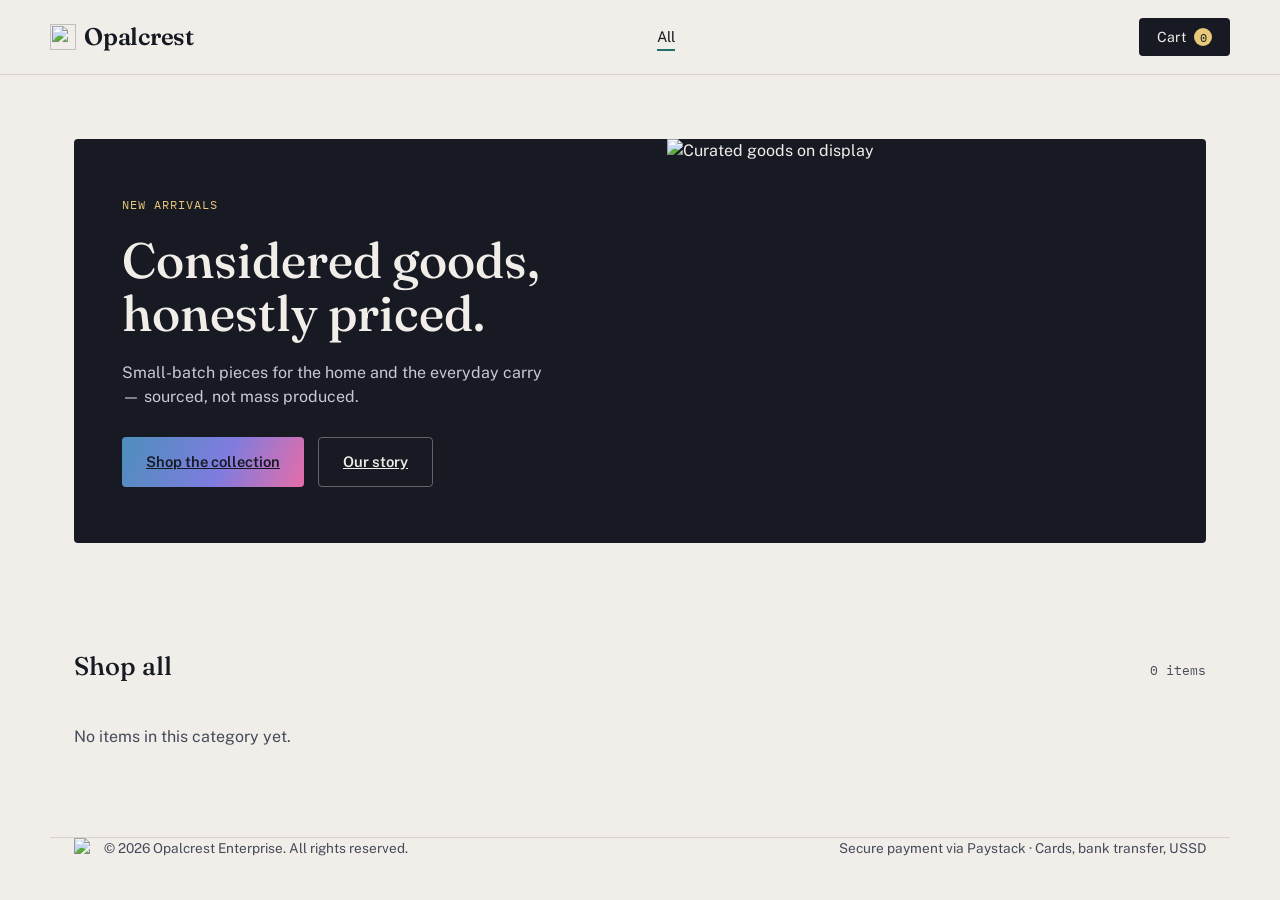
==== index.html @ c7b3f3ff "Add files via upload" ====
<!DOCTYPE html>
<html lang="en">
<head>
<meta charset="UTF-8">
<meta name="viewport" content="width=device-width, initial-scale=1.0">
<title>Opalcrest Enterprise — Considered goods, honestly priced</title>
<meta name="description" content="Opalcrest Enterprise online store — bags, home goods, footwear and apparel.">
<link rel="preconnect" href="https://fonts.googleapis.com">
<link href="https://fonts.googleapis.com/css2?family=Fraunces:opsz,wght@9..144,400;9..144,500;9..144,600&family=Public+Sans:wght@400;500;600;700&family=IBM+Plex+Mono:wght@400;600&display=swap" rel="stylesheet">
<link rel="stylesheet" href="styles.css">
<link rel="icon" type="image/svg+xml" href="assets/logo-icon-color.svg">
</head>
<body>

<header class="site-header">
  <div class="wrap header-inner">
    <a href="#" class="wordmark"><span class="crest-mark"><img src="assets/logo-icon-color.svg" alt=""></span>Opalcrest</a>
    <nav class="categories" id="categoryNav">
      <button class="active" data-category="all">All</button>
    </nav>
    <button class="cart-btn" id="openCart">
      Cart <span class="cart-count" id="cartCount">0</span>
    </button>
  </div>
</header>

<main class="wrap">
  <section class="hero">
    <div class="hero-panel">
      <div class="hero-copy">
        <span class="hero-eyebrow">New arrivals</span>
        <h1>Considered goods, honestly priced.</h1>
        <p>Small-batch pieces for the home and the everyday carry — sourced, not mass produced.</p>
        <div class="hero-cta">
          <a href="#shop" class="btn btn-primary">Shop the collection</a>
          <a href="#" class="btn btn-ghost">Our story</a>
        </div>
      </div>
      <div class="hero-image">
        <img src="https://images.unsplash.com/photo-1441984904996-e0b6ba687e04?w=900&q=80" alt="Curated goods on display">
      </div>
    </div>
  </section>

  <div class="section-heading" id="shop">
    <h2>Shop all</h2>
    <span id="resultCount"></span>
  </div>
  <div class="product-grid" id="productGrid">
    <!-- product cards injected by app.js -->
  </div>
</main>

<footer class="wrap">
  <div class="footer-brand">
    <img src="assets/logo-icon-mono.svg" alt="Opalcrest">
    <span>© <span id="year"></span> Opalcrest Enterprise. All rights reserved.</span>
  </div>
  <div>Secure payment via Paystack · Cards, bank transfer, USSD</div>
</footer>

<!-- Cart -->
<div class="cart-overlay" id="cartOverlay"></div>
<aside class="cart-drawer" id="cartDrawer">
  <div class="cart-header">
    <h2>Your cart</h2>
    <button class="close-btn" id="closeCart">&times;</button>
  </div>
  <div class="cart-items" id="cartItems"></div>
  <div class="cart-footer">
    <div class="cart-total-row"><span>Subtotal</span><span id="cartTotal">₦0</span></div>
    <button class="checkout-btn" id="checkoutBtn" disabled>Checkout</button>
  </div>
</aside>

<!-- Checkout modal -->
<div class="modal-overlay" id="checkoutOverlay">
  <div class="modal">
    <button class="modal-close" id="closeModal">&times;</button>
    <div id="checkoutForm">
      <h2>Delivery details</h2>
      <div class="field">
        <label for="custName">Full name</label>
        <input type="text" id="custName" required>
      </div>
      <div class="form-row">
        <div class="field">
          <label for="custEmail">Email</label>
          <input type="email" id="custEmail" required>
        </div>
        <div class="field">
          <label for="custPhone">Phone</label>
          <input type="tel" id="custPhone" required>
        </div>
      </div>
      <div class="field">
        <label for="custAddress">Delivery address</label>
        <textarea id="custAddress" rows="3" required></textarea>
      </div>
      <button class="pay-btn" id="payBtn">Pay <span id="payAmount">₦0</span></button>
    </div>
    <div id="orderSuccess" class="order-success" style="display:none;">
      <div class="crest-mark-lg"><img src="assets/logo-icon-color.svg" alt=""></div>
      <h2>Order received</h2>
      <p>Thank you — we've got it and will confirm shortly.</p>
      <div class="order-ref" id="orderRef"></div>
      <p style="font-size:0.85rem;">A confirmation has been sent to your email.</p>
      <button class="btn btn-primary" id="continueShopping" style="margin-top:12px;">Continue shopping</button>
    </div>
  </div>
</div>

<div class="toast" id="toast"></div>

<!-- Firebase (order storage) -->
<script src="https://www.gstatic.com/firebasejs/10.12.2/firebase-app-compat.js"></script>
<script src="https://www.gstatic.com/firebasejs/10.12.2/firebase-firestore-compat.js"></script>
<!-- Paystack inline checkout -->
<script src="https://js.paystack.co/v1/inline.js"></script>

<script src="firebase-config.js"></script>
<script src="app.js"></script>
</body>
</html>
---- styles.css ----
/* ============================================
   OPALCREST ENTERPRISE — design tokens
   Palette: pearl ground, ink text, opal-facet
   gradient (teal → mauve → gold) as the one
   signature flourish, used only on edges/corners.
   ============================================ */
:root {
  --ink: #171923;
  --ink-soft: #454A5A;
  --pearl: #F1EEE9;
  --pearl-dim: #E7E2D9;
  --line: #D8D3C8;
  --teal: #1F6F6B;
  --teal-dark: #164F4C;
  --mauve: #C97FA6;
  --gold: #E8C97A;
  --white: #FFFFFF;
  --danger: #B3413A;

  /* Sampled from the Opalcrest icon's spectrum (blue → violet → pink) */
  --facet-gradient: linear-gradient(115deg, #4D8FBB 0%, #7E7CDF 55%, #E76DA8 100%);

  --font-display: "Fraunces", "Iowan Old Style", serif;
  --font-body: "Public Sans", -apple-system, BlinkMacSystemFont, sans-serif;
  --font-mono: "IBM Plex Mono", ui-monospace, monospace;

  --radius: 4px;
  --max-width: 1180px;
}

* { box-sizing: border-box; }
html { scroll-behavior: smooth; }

body {
  margin: 0;
  background: var(--pearl);
  color: var(--ink);
  font-family: var(--font-body);
  line-height: 1.5;
  -webkit-font-smoothing: antialiased;
}

a { color: inherit; }
img { max-width: 100%; display: block; }
button { font-family: inherit; cursor: pointer; }

.wrap {
  max-width: var(--max-width);
  margin: 0 auto;
  padding: 0 24px;
}

/* ---------- Facet signature (the one motif) ---------- */
.facet-corner {
  position: relative;
  clip-path: polygon(0 0, 100% 0, 100% 100%, 22px 100%, 0 calc(100% - 22px));
}
.facet-edge {
  position: relative;
}
.facet-edge::after {
  content: "";
  position: absolute;
  left: 0; right: 0; bottom: 0;
  height: 2px;
  background: var(--facet-gradient);
  transform: scaleX(0);
  transform-origin: left;
  transition: transform 0.35s ease;
}
.facet-edge:hover::after,
.facet-edge:focus-visible::after {
  transform: scaleX(1);
}

/* ---------- Header ---------- */
header.site-header {
  position: sticky;
  top: 0;
  z-index: 40;
  background: rgba(241, 238, 233, 0.92);
  backdrop-filter: blur(8px);
  border-bottom: 1px solid var(--line);
}
.header-inner {
  display: flex;
  align-items: center;
  justify-content: space-between;
  padding: 18px 0;
}
.wordmark {
  font-family: var(--font-display);
  font-weight: 600;
  font-size: 1.5rem;
  letter-spacing: -0.01em;
  text-decoration: none;
  display: flex;
  align-items: center;
  gap: 8px;
}
.wordmark .crest-mark {
  width: 26px;
  height: 26px;
  display: inline-block;
}
.wordmark .crest-mark img {
  width: 100%;
  height: 100%;
  display: block;
}
nav.categories {
  display: flex;
  gap: 28px;
  font-size: 0.92rem;
}
nav.categories button {
  background: none;
  border: none;
  color: var(--ink-soft);
  padding: 4px 0;
  border-bottom: 2px solid transparent;
  font-size: inherit;
}
nav.categories button.active,
nav.categories button:hover {
  color: var(--ink);
  border-bottom-color: var(--teal);
}
.cart-btn {
  position: relative;
  background: var(--ink);
  color: var(--pearl);
  border: none;
  border-radius: var(--radius);
  padding: 10px 18px;
  font-size: 0.88rem;
  display: flex;
  align-items: center;
  gap: 8px;
}
.cart-count {
  background: var(--gold);
  color: var(--ink);
  font-family: var(--font-mono);
  font-size: 0.72rem;
  min-width: 18px;
  height: 18px;
  border-radius: 9px;
  display: inline-flex;
  align-items: center;
  justify-content: center;
  padding: 0 5px;
}

/* ---------- Hero ---------- */
.hero {
  padding: 64px 0 48px;
}
.hero-panel {
  display: grid;
  grid-template-columns: 1.1fr 1fr;
  background: var(--ink);
  color: var(--pearl);
  border-radius: var(--radius);
  overflow: hidden;
  min-height: 380px;
}
.hero-copy {
  padding: 56px 48px;
  display: flex;
  flex-direction: column;
  justify-content: center;
  gap: 20px;
}
.hero-eyebrow {
  font-family: var(--font-mono);
  font-size: 0.78rem;
  letter-spacing: 0.08em;
  text-transform: uppercase;
  color: var(--gold);
}
.hero-copy h1 {
  font-family: var(--font-display);
  font-size: clamp(2.1rem, 4vw, 3.1rem);
  line-height: 1.08;
  margin: 0;
  font-weight: 500;
  max-width: 15ch;
}
.hero-copy p {
  color: #C7C9D4;
  max-width: 42ch;
  margin: 0;
}
.hero-cta {
  display: flex;
  gap: 14px;
  margin-top: 8px;
}
.btn {
  border: none;
  border-radius: var(--radius);
  padding: 13px 24px;
  font-size: 0.92rem;
  font-weight: 600;
  display: inline-flex;
  align-items: center;
  gap: 8px;
}
.btn-primary {
  background: var(--facet-gradient);
  color: var(--ink);
}
.btn-ghost {
  background: transparent;
  color: var(--pearl);
  border: 1px solid rgba(241,238,233,0.35);
}
.hero-image {
  position: relative;
}
.hero-image img {
  width: 100%;
  height: 100%;
  object-fit: cover;
}

/* ---------- Product grid ---------- */
.section-heading {
  display: flex;
  align-items: baseline;
  justify-content: space-between;
  margin: 56px 0 24px;
}
.section-heading h2 {
  font-family: var(--font-display);
  font-size: 1.6rem;
  font-weight: 500;
  margin: 0;
}
.section-heading span {
  font-family: var(--font-mono);
  font-size: 0.8rem;
  color: var(--ink-soft);
}

.product-grid {
  display: grid;
  grid-template-columns: repeat(auto-fill, minmax(240px, 1fr));
  gap: 22px;
  padding-bottom: 72px;
}
.product-card {
  background: var(--white);
  border: 1px solid var(--line);
  overflow: hidden;
  display: flex;
  flex-direction: column;
}
.product-card .thumb {
  aspect-ratio: 4 / 5;
  overflow: hidden;
  background: var(--pearl-dim);
}
.product-card .thumb img {
  width: 100%;
  height: 100%;
  object-fit: cover;
  transition: transform 0.5s ease;
}
.product-card:hover .thumb img { transform: scale(1.04); }
.product-body {
  padding: 16px 16px 18px;
  display: flex;
  flex-direction: column;
  gap: 6px;
  flex: 1;
}
.product-category {
  font-family: var(--font-mono);
  font-size: 0.7rem;
  text-transform: uppercase;
  letter-spacing: 0.06em;
  color: var(--ink-soft);
}
.product-body h3 {
  font-family: var(--font-display);
  font-size: 1.08rem;
  margin: 0;
  font-weight: 500;
}
.product-body p.desc {
  font-size: 0.85rem;
  color: var(--ink-soft);
  margin: 0;
  flex: 1;
}
.product-footer {
  display: flex;
  align-items: center;
  justify-content: space-between;
  margin-top: 8px;
}
.price {
  font-family: var(--font-mono);
  font-weight: 600;
  font-size: 0.95rem;
}
.add-btn {
  background: var(--ink);
  color: var(--pearl);
  border: none;
  padding: 8px 14px;
  border-radius: var(--radius);
  font-size: 0.82rem;
}
.add-btn:hover { background: var(--teal-dark); }
.stock-low {
  font-family: var(--font-mono);
  font-size: 0.68rem;
  color: var(--danger);
}

/* ---------- Cart drawer ---------- */
.cart-overlay {
  position: fixed;
  inset: 0;
  background: rgba(23,25,35,0.45);
  z-index: 60;
  display: none;
}
.cart-overlay.open { display: block; }
.cart-drawer {
  position: fixed;
  top: 0; right: 0;
  height: 100%;
  width: min(420px, 92vw);
  background: var(--pearl);
  z-index: 61;
  transform: translateX(100%);
  transition: transform 0.32s ease;
  display: flex;
  flex-direction: column;
  border-left: 1px solid var(--line);
}
.cart-drawer.open { transform: translateX(0); }
.cart-header {
  padding: 20px 24px;
  border-bottom: 1px solid var(--line);
  display: flex;
  justify-content: space-between;
  align-items: center;
}
.cart-header h2 {
  font-family: var(--font-display);
  font-size: 1.2rem;
  margin: 0;
  font-weight: 500;
}
.close-btn {
  background: none;
  border: none;
  font-size: 1.3rem;
  line-height: 1;
  color: var(--ink-soft);
}
.cart-items {
  flex: 1;
  overflow-y: auto;
  padding: 12px 24px;
}
.cart-line {
  display: flex;
  gap: 12px;
  padding: 14px 0;
  border-bottom: 1px solid var(--line);
}
.cart-line img {
  width: 56px;
  height: 56px;
  object-fit: cover;
  border-radius: var(--radius);
}
.cart-line-info { flex: 1; }
.cart-line-info h4 {
  margin: 0 0 4px;
  font-size: 0.9rem;
  font-weight: 600;
}
.qty-row {
  display: flex;
  align-items: center;
  gap: 8px;
  margin-top: 6px;
}
.qty-row button {
  width: 22px; height: 22px;
  border: 1px solid var(--line);
  background: var(--white);
  border-radius: 3px;
  font-size: 0.85rem;
  line-height: 1;
}
.qty-row span {
  font-family: var(--font-mono);
  font-size: 0.85rem;
  min-width: 16px;
  text-align: center;
}
.remove-line {
  background: none;
  border: none;
  font-size: 0.75rem;
  color: var(--danger);
  text-decoration: underline;
  padding: 0;
  margin-top: 6px;
}
.empty-cart {
  padding: 48px 0;
  text-align: center;
  color: var(--ink-soft);
  font-size: 0.9rem;
}
.cart-footer {
  padding: 20px 24px 24px;
  border-top: 1px solid var(--line);
}
.cart-total-row {
  display: flex;
  justify-content: space-between;
  font-family: var(--font-mono);
  font-size: 1rem;
  margin-bottom: 14px;
}
.checkout-btn {
  width: 100%;
  background: var(--facet-gradient);
  color: var(--ink);
  border: none;
  padding: 14px;
  border-radius: var(--radius);
  font-weight: 700;
  font-size: 0.95rem;
}
.checkout-btn:disabled {
  opacity: 0.5;
  cursor: not-allowed;
}

/* ---------- Checkout modal ---------- */
.modal-overlay {
  position: fixed;
  inset: 0;
  background: rgba(23,25,35,0.55);
  z-index: 70;
  display: none;
  align-items: center;
  justify-content: center;
  padding: 20px;
}
.modal-overlay.open { display: flex; }
.modal {
  background: var(--pearl);
  max-width: 460px;
  width: 100%;
  border-radius: var(--radius);
  padding: 32px;
  max-height: 88vh;
  overflow-y: auto;
}
.modal h2 {
  font-family: var(--font-display);
  font-weight: 500;
  margin-top: 0;
}
.field {
  margin-bottom: 16px;
}
.field label {
  display: block;
  font-size: 0.8rem;
  color: var(--ink-soft);
  margin-bottom: 6px;
}
.field input, .field textarea {
  width: 100%;
  padding: 11px 12px;
  border: 1px solid var(--line);
  border-radius: var(--radius);
  font-family: var(--font-body);
  font-size: 0.92rem;
  background: var(--white);
}
.field input:focus, .field textarea:focus {
  outline: 2px solid var(--teal);
  outline-offset: 1px;
}
.form-row { display: flex; gap: 12px; }
.form-row .field { flex: 1; }
.pay-btn {
  width: 100%;
  background: var(--ink);
  color: var(--pearl);
  border: none;
  padding: 14px;
  border-radius: var(--radius);
  font-weight: 700;
  font-size: 0.95rem;
  margin-top: 8px;
}
.pay-btn:hover { background: var(--teal-dark); }
.modal-close {
  background: none;
  border: none;
  float: right;
  font-size: 1.3rem;
  color: var(--ink-soft);
}
.order-success {
  text-align: center;
  padding: 12px 0;
}
.order-success .crest-mark-lg {
  width: 52px; height: 52px;
  margin: 0 auto 16px;
}
.order-success .crest-mark-lg img {
  width: 100%;
  height: 100%;
  display: block;
}

/* Footer brand lockup */
.footer-brand {
  display: flex;
  align-items: center;
  gap: 10px;
}
.footer-brand img {
  width: 20px;
  height: 20px;
}
.order-ref {
  font-family: var(--font-mono);
  background: var(--white);
  border: 1px dashed var(--line);
  padding: 10px 14px;
  border-radius: var(--radius);
  display: inline-block;
  margin: 12px 0;
}

/* ---------- Footer ---------- */
footer {
  border-top: 1px solid var(--line);
  padding: 40px 0;
  margin-top: 40px;
  font-size: 0.85rem;
  color: var(--ink-soft);
  display: flex;
  justify-content: space-between;
  flex-wrap: wrap;
  gap: 16px;
}

/* ---------- Toast ---------- */
.toast {
  position: fixed;
  bottom: 24px;
  left: 50%;
  transform: translateX(-50%) translateY(20px);
  background: var(--ink);
  color: var(--pearl);
  padding: 12px 22px;
  border-radius: var(--radius);
  font-size: 0.88rem;
  opacity: 0;
  pointer-events: none;
  transition: all 0.3s ease;
  z-index: 90;
}
.toast.show {
  opacity: 1;
  transform: translateX(-50%) translateY(0);
}

/* ---------- Responsive ---------- */
@media (max-width: 760px) {
  nav.categories { display: none; }
  .hero-panel { grid-template-columns: 1fr; }
  .hero-image { min-height: 220px; }
  .hero-copy { padding: 40px 28px; }
  footer { flex-direction: column; }
}

@media (prefers-reduced-motion: reduce) {
  * { transition: none !important; scroll-behavior: auto !important; }
}
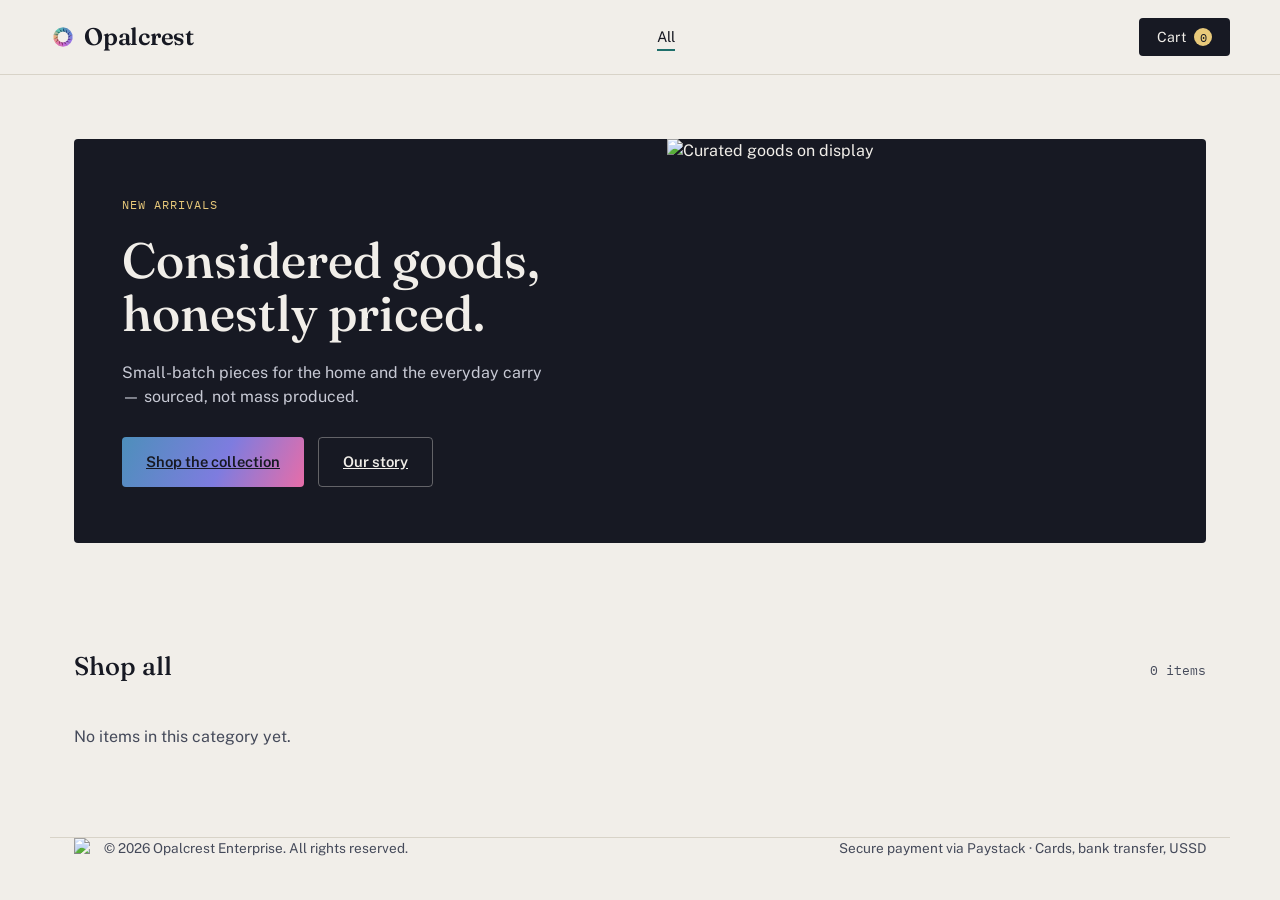
==== commit 9fb9858f: "Update index.html" ====
--- a/index.html
+++ b/index.html
@@ -8,13 +8,13 @@
 <link rel="preconnect" href="https://fonts.googleapis.com">
 <link href="https://fonts.googleapis.com/css2?family=Fraunces:opsz,wght@9..144,400;9..144,500;9..144,600&family=Public+Sans:wght@400;500;600;700&family=IBM+Plex+Mono:wght@400;600&display=swap" rel="stylesheet">
 <link rel="stylesheet" href="styles.css">
-<link rel="icon" type="image/svg+xml" href="assets/logo-icon-color.svg">
+<link rel="icon" type="image/svg+xml" href="logo-icon-color.svg">
 </head>
 <body>
 
 <header class="site-header">
   <div class="wrap header-inner">
-    <a href="#" class="wordmark"><span class="crest-mark"><img src="assets/logo-icon-color.svg" alt=""></span>Opalcrest</a>
+    <a href="#" class="wordmark"><span class="crest-mark"><img src="logo-icon-color.svg" alt=""></span>Opalcrest</a>
     <nav class="categories" id="categoryNav">
       <button class="active" data-category="all">All</button>
     </nav>
@@ -53,7 +53,7 @@
 
 <footer class="wrap">
   <div class="footer-brand">
-    <img src="assets/logo-icon-mono.svg" alt="Opalcrest">
+    <img src="logo-icon-mono.svg" alt="Opalcrest">
     <span>© <span id="year"></span> Opalcrest Enterprise. All rights reserved.</span>
   </div>
   <div>Secure payment via Paystack · Cards, bank transfer, USSD</div>
@@ -100,7 +100,7 @@
       <button class="pay-btn" id="payBtn">Pay <span id="payAmount">₦0</span></button>
     </div>
     <div id="orderSuccess" class="order-success" style="display:none;">
-      <div class="crest-mark-lg"><img src="assets/logo-icon-color.svg" alt=""></div>
+      <div class="crest-mark-lg"><img src="logo-icon-color.svg" alt=""></div>
       <h2>Order received</h2>
       <p>Thank you — we've got it and will confirm shortly.</p>
       <div class="order-ref" id="orderRef"></div>
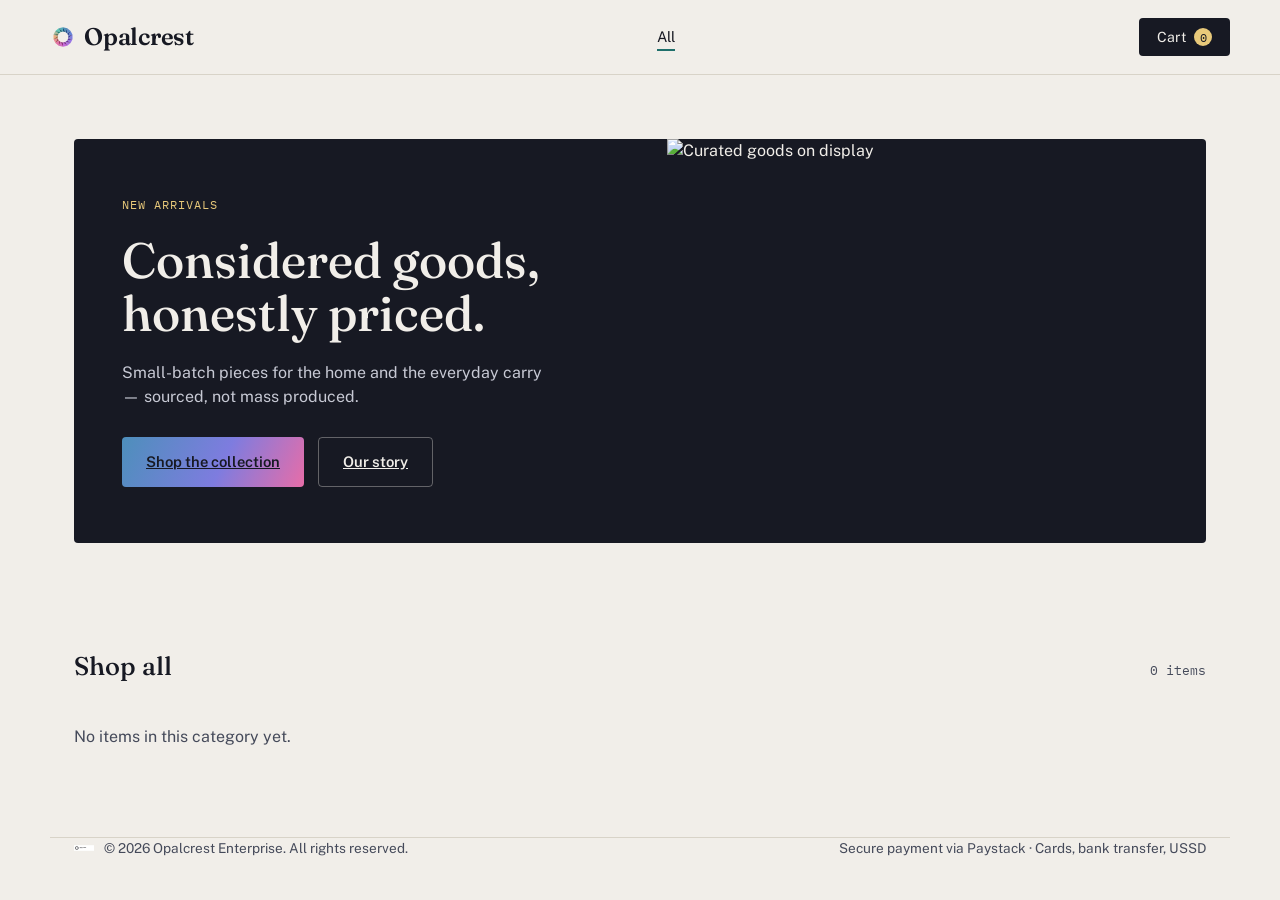
==== commit d0023a7a: "Update index.html" ====
--- a/index.html
+++ b/index.html
@@ -53,7 +53,7 @@
 
 <footer class="wrap">
   <div class="footer-brand">
-    <img src="logo-icon-mono.svg" alt="Opalcrest">
+    <img src="Opalcrest_Logo_Monochrome.svg" alt="Opalcrest">
     <span>© <span id="year"></span> Opalcrest Enterprise. All rights reserved.</span>
   </div>
   <div>Secure payment via Paystack · Cards, bank transfer, USSD</div>
